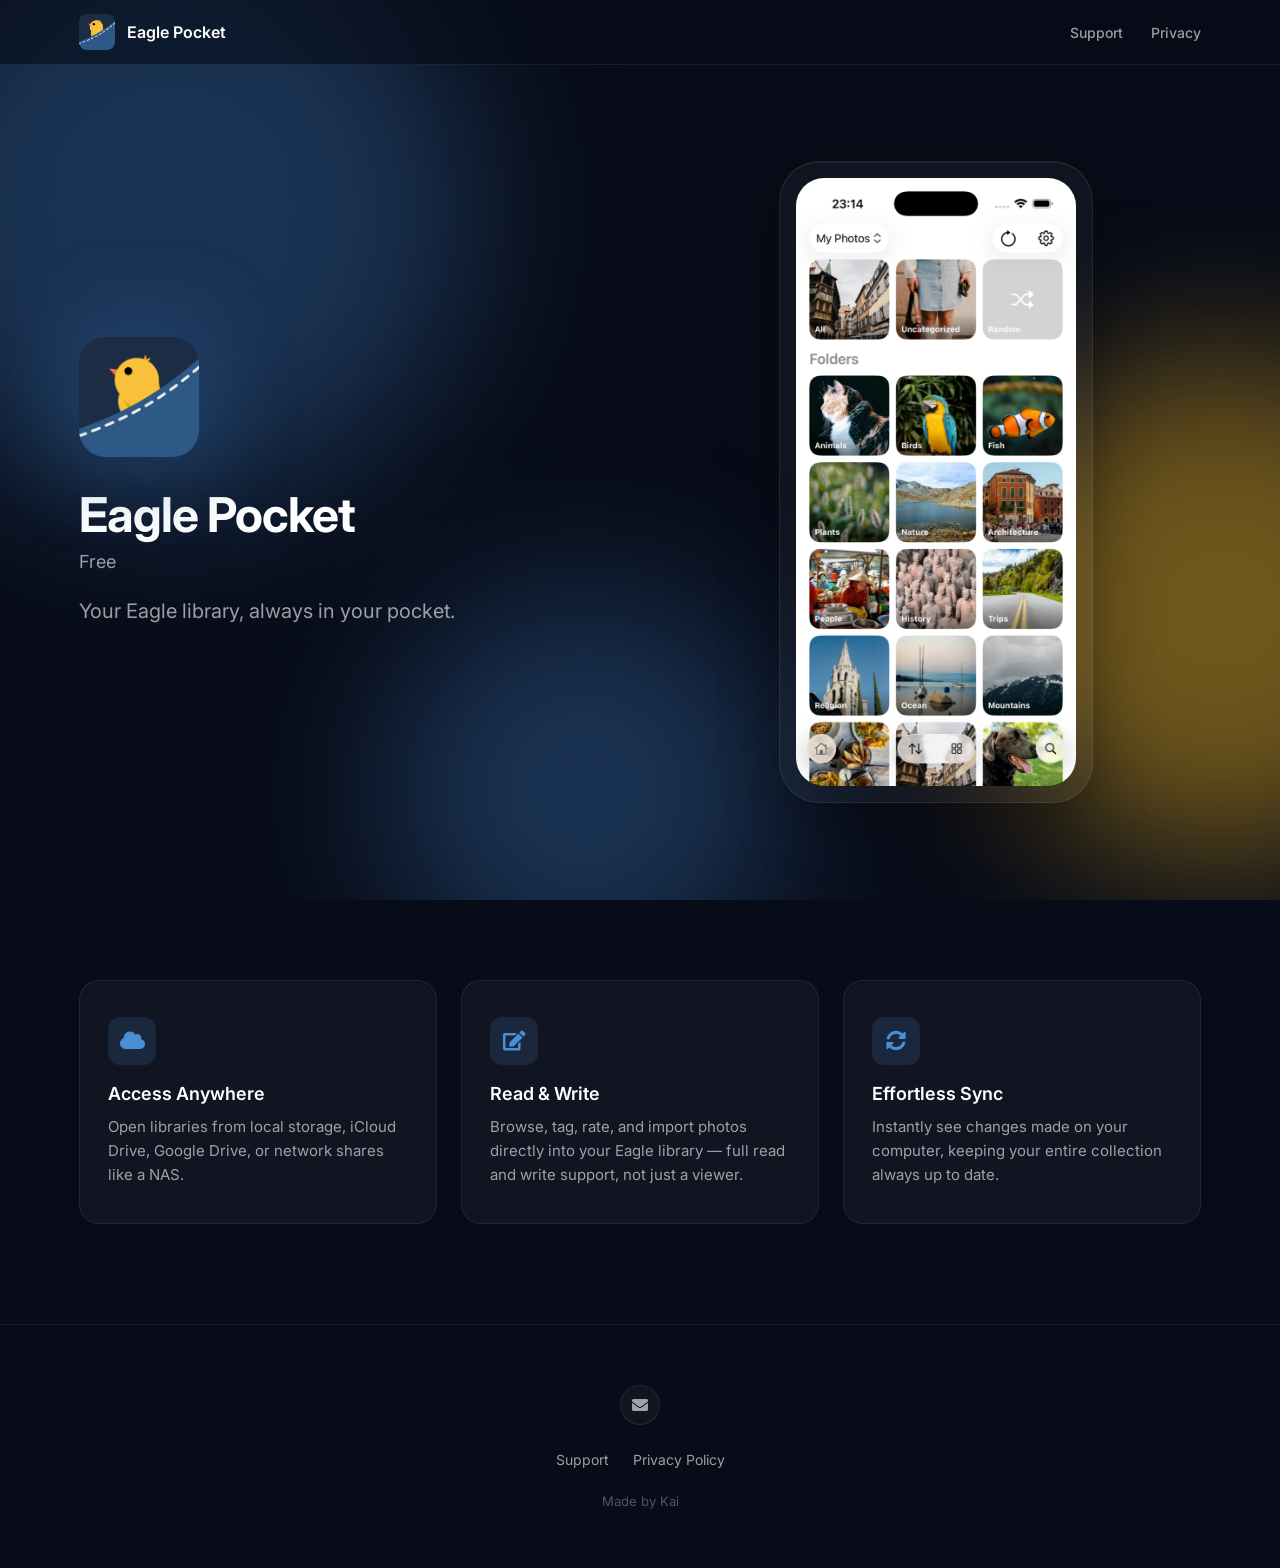
==== index.html @ b46c78c3 "docs: Eagle Pocket landing site Static HTML/CSS landing page, privacy policy, and support page. Host" ====
<!DOCTYPE html>
<html lang="en-us">
<head>
    <meta charset="utf-8">
    <meta http-equiv="x-ua-compatible" content="ie=edge">
    <meta name="viewport" content="width=device-width, initial-scale=1.0">

    <title>Eagle Pocket</title>
    <meta name="description" content="Your Eagle library, always in your pocket.">

    <!-- Icons -->
    <link rel="icon" type="image/png" sizes="32x32" href="assets/favicon-32.png">
    <link rel="icon" type="image/png" sizes="16x16" href="assets/favicon-16.png">
    <link rel="apple-touch-icon" sizes="180x180" href="assets/apple-touch-icon.png">

    <!-- Open Graph -->
    <meta property="og:title" content="Eagle Pocket">
    <meta property="og:description" content="Your Eagle library, always in your pocket.">
    <meta property="og:image" content="assets/appicon.png">
    <meta property="og:type" content="website">
    <meta name="twitter:card" content="summary">
    <meta name="twitter:title" content="Eagle Pocket">
    <meta name="twitter:description" content="Your Eagle library, always in your pocket.">
    <meta name="twitter:image" content="assets/appicon.png">

    <!-- Smart App Banner (uncomment after App Store launch) -->
    <!-- <meta name="apple-itunes-app" content="app-id=6751750244"> -->

    <!-- Inter Font -->
    <link rel="preconnect" href="https://fonts.googleapis.com">
    <link rel="preconnect" href="https://fonts.gstatic.com" crossorigin>
    <link href="https://fonts.googleapis.com/css2?family=Inter:wght@300;400;500;600;700&display=swap" rel="stylesheet">

    <!-- FontAwesome -->
    <link rel="stylesheet" href="https://cdnjs.cloudflare.com/ajax/libs/font-awesome/5.15.4/css/all.min.css">

    <link rel="stylesheet" href="styles.css">
</head>

<body>
    <!-- Animated Background Orbs -->
    <div class="bg-orbs">
        <div class="orb orb-1"></div>
        <div class="orb orb-2"></div>
        <div class="orb orb-3"></div>
    </div>

    <!-- Glass Nav -->
    <header class="glass-nav">
        <div class="nav-container">
            <div class="logo">
                <img class="headerIcon" src="assets/appicon.png" alt="Eagle Pocket">
                <p class="headerName">Eagle Pocket</p>
            </div>
            <nav>
                <ul>
                    <li><a href="support/">Support</a></li>
                    <li><a href="privacypolicy/">Privacy</a></li>
                </ul>
            </nav>
        </div>
    </header>

    <!-- Hero Section -->
    <section class="hero">
        <div class="hero-container">
            <div class="hero-content">
                <div class="hero-icon-wrapper">
                    <div class="hero-icon-glow"></div>
                    <img class="appIconLarge" src="assets/appicon.png" alt="Eagle Pocket">
                </div>
                <h1 class="appName">Eagle Pocket</h1>
                <h2 class="appPrice">Free</h2>
                <p class="hero-tagline">Your Eagle library, always in your pocket.</p>
                <!-- App Store link (uncomment after launch) -->
                <!-- <div class="hero-actions">
                    <a class="appStoreLink" href=""><img class="appStore" src="assets/appstore.png" alt="Download on the App Store"></a>
                </div> -->
            </div>
            <div class="hero-phone">
                <div class="phone-glass-frame">
                    <div class="phone-inner">
                        <img class="iphoneScreen" src="assets/screenshot/home.en.png" alt="Eagle Pocket Screenshot">
                    </div>
                </div>
            </div>
        </div>
    </section>

    <!-- Features -->
    <section class="features-section">
        <div class="features-container">
            <div class="features-grid">
                <div class="glass-card">
                    <div class="card-icon">
                        <i class="fas fa-cloud"></i>
                    </div>
                    <h3>Access Anywhere</h3>
                    <p>Open libraries from local storage, iCloud Drive, Google Drive, or network shares like a NAS.</p>
                </div>
                <div class="glass-card">
                    <div class="card-icon">
                        <i class="fas fa-edit"></i>
                    </div>
                    <h3>Read &amp; Write</h3>
                    <p>Browse, tag, rate, and import photos directly into your Eagle library — full read and write support, not just a viewer.</p>
                </div>
                <div class="glass-card">
                    <div class="card-icon">
                        <i class="fas fa-sync-alt"></i>
                    </div>
                    <h3>Effortless Sync</h3>
                    <p>Instantly see changes made on your computer, keeping your entire collection always up to date.</p>
                </div>
            </div>
        </div>
    </section>

    <!-- Footer -->
    <footer class="glass-footer">
        <div class="footer-container">
            <div class="footer-social">
                <a href="mailto:ankycheng@gmail.com" class="social-circle">
                    <i class="fas fa-envelope"></i>
                </a>
            </div>
            <div class="footer-links">
                <a href="support/">Support</a>
                <a href="privacypolicy/">Privacy Policy</a>
            </div>
            <p class="footer-credit">Made by Kai</p>
        </div>
    </footer>

    <!-- Apple App Store API (uncomment after launch) -->
    <!--
    <script>
    (function() {
        var apiURL = 'https://itunes.apple.com/lookup?id=6751750244&country=us&callback=handleAppInfo';
        window.handleAppInfo = function(json) {
            if (json.results && json.results.length) {
                var storeLink = document.querySelector('.appStoreLink');
                if (storeLink && !storeLink.getAttribute('href')) {
                    storeLink.setAttribute('href', json.results[0].trackViewUrl);
                }
            }
        };
        var s = document.createElement('script');
        s.src = apiURL;
        document.body.appendChild(s);
    })();
    </script>
    -->
</body>
</html>
---- styles.css ----
/* ============================================
   Eagle Pocket — Liquid Glass Theme
   ============================================ */

/* ---------- Custom Properties ---------- */
:root {
  --bg-base: #080c18;
  --glass-bg: rgba(255, 255, 255, 0.04);
  --glass-bg-hover: rgba(255, 255, 255, 0.08);
  --glass-border: rgba(255, 255, 255, 0.08);
  --glass-border-hover: rgba(255, 255, 255, 0.15);
  --orb-blue: #2d5a8e;
  --orb-gold: #d4a020;
  --text-primary: #ffffff;
  --text-secondary: rgba(255, 255, 255, 0.6);
  --accent: #4a8ed4;
  --content-width: 1170px;
}

/* ---------- Reset ---------- */
*,
*::before,
*::after {
  box-sizing: border-box;
  margin: 0;
  padding: 0;
}

html {
  font-size: 62.5%;
  font-family: 'Inter', -apple-system, BlinkMacSystemFont, "Segoe UI", Roboto, Helvetica, Arial, sans-serif;
  line-height: 1;
  scroll-behavior: smooth;
}

body {
  font-size: 1.6rem;
  background-color: var(--bg-base);
  color: var(--text-primary);
  -webkit-font-smoothing: antialiased;
  -moz-osx-font-smoothing: grayscale;
  overflow-x: hidden;
}

h1 { font-size: 4rem; font-weight: 700; }
h2 { font-size: 2.4rem; font-weight: 400; }
h3 { font-size: 2rem; font-weight: 600; }

a:link,
a:hover,
a:visited,
a:active {
  color: var(--accent);
  text-decoration: none;
}


/* ---------- Animated Background Orbs ---------- */

.bg-orbs {
  position: fixed;
  top: 0;
  left: 0;
  width: 100%;
  height: 100%;
  z-index: 0;
  pointer-events: none;
  overflow: hidden;
}

.orb {
  position: absolute;
  border-radius: 50%;
  filter: blur(80px);
  opacity: 0.5;
}

.orb-1 {
  width: 600px;
  height: 600px;
  background: var(--orb-blue);
  top: -10%;
  left: -10%;
  animation: orb-float-1 20s ease-in-out infinite;
}

.orb-2 {
  width: 500px;
  height: 500px;
  background: var(--orb-gold);
  top: 40%;
  right: -15%;
  animation: orb-float-2 25s ease-in-out infinite;
}

.orb-3 {
  width: 400px;
  height: 400px;
  background: var(--orb-blue);
  bottom: -10%;
  left: 30%;
  animation: orb-float-3 22s ease-in-out infinite;
}

@keyframes orb-float-1 {
  0%, 100% { transform: translate(0, 0) scale(1); }
  33% { transform: translate(100px, 80px) scale(1.1); }
  66% { transform: translate(-50px, 120px) scale(0.95); }
}

@keyframes orb-float-2 {
  0%, 100% { transform: translate(0, 0) scale(1); }
  33% { transform: translate(-120px, -60px) scale(1.05); }
  66% { transform: translate(60px, -100px) scale(0.9); }
}

@keyframes orb-float-3 {
  0%, 100% { transform: translate(0, 0) scale(1); }
  33% { transform: translate(80px, -70px) scale(1.1); }
  66% { transform: translate(-100px, 40px) scale(0.95); }
}


/* ---------- Glass Nav ---------- */

.glass-nav {
  position: fixed;
  top: 0;
  left: 0;
  right: 0;
  z-index: 100;
  background: rgba(8, 12, 24, 0.6);
  backdrop-filter: blur(20px);
  -webkit-backdrop-filter: blur(20px);
  border-bottom: 1px solid var(--glass-border);
}

.nav-container {
  max-width: var(--content-width);
  margin: 0 auto;
  padding: 0 24px;
  display: flex;
  align-items: center;
  justify-content: space-between;
  height: 64px;
}

.logo {
  display: flex;
  align-items: center;
  gap: 12px;
}

.logo a {
  display: flex;
}

.headerIcon {
  width: 36px;
  height: 36px;
  border-radius: 22.37%;
  overflow: hidden;
  display: block;
}

.headerName {
  color: var(--text-primary);
  font-weight: 600;
  font-size: 1.6rem;
  white-space: nowrap;
}

nav ul {
  display: flex;
  list-style: none;
  gap: 28px;
}

nav ul li a:link,
nav ul li a:visited {
  color: var(--text-secondary);
  font-size: 1.4rem;
  font-weight: 500;
  transition: color 0.2s;
}

nav ul li a:hover,
nav ul li a:active {
  color: var(--text-primary);
}


/* ---------- Hero Section ---------- */

.hero {
  position: relative;
  z-index: 1;
  min-height: 100vh;
  display: flex;
  align-items: center;
  padding-top: 64px;
}

.hero-container {
  max-width: var(--content-width);
  margin: 0 auto;
  padding: 60px 24px;
  display: grid;
  grid-template-columns: 1fr 1fr;
  gap: 60px;
  align-items: center;
  width: 100%;
}

.hero-content {
  display: flex;
  flex-direction: column;
  align-items: flex-start;
}

.hero-icon-wrapper {
  position: relative;
  margin-bottom: 32px;
  width: 120px;
  height: 120px;
}

.hero-icon-glow {
  position: absolute;
  width: 160px;
  height: 160px;
  background: var(--orb-blue);
  border-radius: 32px;
  filter: blur(40px);
  opacity: 0.4;
  top: 50%;
  left: 50%;
  transform: translate(-50%, -50%);
}

.appIconLarge {
  position: relative;
  width: 120px;
  height: 120px;
  display: block;
  border-radius: 22.37%;
  z-index: 1;
}

.appName {
  color: var(--text-primary);
  font-size: 4.8rem;
  font-weight: 700;
  letter-spacing: -0.02em;
  line-height: 1.1;
}

.appPrice {
  color: var(--text-secondary);
  font-weight: 400;
  font-size: 1.8rem;
  margin-top: 12px;
}

.hero-tagline {
  color: var(--text-secondary);
  font-size: 2rem;
  line-height: 1.6;
  margin-top: 24px;
  max-width: 480px;
}

.hero-actions {
  margin-top: 36px;
  display: flex;
  gap: 16px;
  align-items: center;
  filter: drop-shadow(0px 5px 10px rgba(0, 0, 0, 0.1)) drop-shadow(0px 1px 1px rgba(0, 0, 0, 0.2));
}

.appStore,
.playStore {
  height: 54px;
  transition: transform 0.2s;
}

.appStore:hover,
.playStore:hover {
  transform: scale(1.05);
}


/* ---------- Phone Glass Frame ---------- */

.hero-phone {
  display: flex;
  justify-content: center;
  align-items: center;
}

.phone-glass-frame {
  position: relative;
  background: var(--glass-bg);
  border: 1px solid var(--glass-border);
  border-radius: 40px;
  padding: 16px;
  backdrop-filter: blur(12px);
  -webkit-backdrop-filter: blur(12px);
  box-shadow: 0 20px 60px rgba(0, 0, 0, 0.3),
              inset 0 1px 0 rgba(255, 255, 255, 0.05);
}

.phone-inner {
  position: relative;
  width: 280px;
  background: #000;
  border-radius: 28px;
  overflow: hidden;
}

.iphoneScreen {
  width: 280px;
  display: block;
}

.videoContainer {
  width: 280px;
  height: 606px;
}

.videoContainer > video {
  width: 280px;
  height: 606px;
}


/* ---------- Features Section ---------- */

.features-section {
  position: relative;
  z-index: 1;
  padding: 80px 0 100px;
}

.features-container {
  max-width: var(--content-width);
  margin: 0 auto;
  padding: 0 24px;
}

.features-grid {
  display: grid;
  grid-template-columns: repeat(3, 1fr);
  gap: 24px;
}

.glass-card {
  background: var(--glass-bg);
  border: 1px solid var(--glass-border);
  border-radius: 20px;
  padding: 36px 28px;
  backdrop-filter: blur(12px);
  -webkit-backdrop-filter: blur(12px);
  transition: transform 0.3s, background 0.3s, border-color 0.3s, box-shadow 0.3s;
}

.glass-card:hover {
  transform: translateY(-4px);
  background: var(--glass-bg-hover);
  border-color: var(--glass-border-hover);
  box-shadow: 0 12px 40px rgba(45, 90, 142, 0.15);
}

.card-icon {
  width: 48px;
  height: 48px;
  display: flex;
  align-items: center;
  justify-content: center;
  background: rgba(74, 142, 212, 0.15);
  border-radius: 12px;
  margin-bottom: 20px;
}

.card-icon i {
  font-size: 2rem;
  color: var(--accent);
}

.glass-card h3 {
  color: var(--text-primary);
  margin-bottom: 12px;
  font-size: 1.8rem;
}

.glass-card p {
  color: var(--text-secondary);
  line-height: 1.6;
  font-size: 1.5rem;
}


/* ---------- Footer ---------- */

.glass-footer {
  position: relative;
  z-index: 1;
  border-top: 1px solid var(--glass-border);
  padding: 60px 0;
}

.footer-container {
  max-width: var(--content-width);
  margin: 0 auto;
  padding: 0 24px;
  text-align: center;
}

.footer-social {
  display: flex;
  justify-content: center;
  gap: 12px;
  margin-bottom: 28px;
}

.social-circle {
  width: 40px;
  height: 40px;
  display: flex;
  align-items: center;
  justify-content: center;
  border-radius: 50%;
  background: var(--glass-bg);
  border: 1px solid var(--glass-border);
  transition: background 0.2s, border-color 0.2s;
}

.social-circle i {
  color: var(--text-secondary);
  font-size: 1.6rem;
}

.social-circle:hover {
  background: var(--glass-bg-hover);
  border-color: var(--glass-border-hover);
}

.social-circle:hover i {
  color: var(--text-primary);
}

.footer-links {
  display: flex;
  justify-content: center;
  gap: 24px;
  margin-bottom: 28px;
  flex-wrap: wrap;
}

.footer-links a {
  color: var(--text-secondary);
  font-size: 1.4rem;
  transition: color 0.2s;
}

.footer-links a:hover {
  color: var(--text-primary);
}

.footer-credit {
  color: rgba(255, 255, 255, 0.3);
  font-size: 1.3rem;
}


/* ---------- Sub-page Styles ---------- */

.page-wrapper {
  position: relative;
  z-index: 1;
  min-height: 100vh;
  padding-top: 96px;
  padding-bottom: 80px;
}

.page-content {
  max-width: 800px;
  margin: 0 auto;
  padding: 48px;
  background: var(--glass-bg);
  border: 1px solid var(--glass-border);
  border-radius: 24px;
  backdrop-filter: blur(12px);
  -webkit-backdrop-filter: blur(12px);
  color: var(--text-secondary);
  font-size: 1.6rem;
  line-height: 1.7;
}

.page-content h1,
.page-content h2,
.page-content h3,
.page-content h4 {
  color: var(--text-primary);
  margin-top: 32px;
  margin-bottom: 16px;
}

.page-content h1 {
  font-size: 3.2rem;
  margin-top: 0;
}

.page-content h2 {
  font-size: 2.2rem;
  font-weight: 600;
  padding-bottom: 8px;
  border-bottom: 1px solid var(--glass-border);
}

.page-content h3 {
  font-size: 1.8rem;
}

.page-content p {
  margin-bottom: 16px;
}

.page-content a {
  color: var(--accent);
}

.page-content strong {
  color: var(--text-primary);
  font-weight: 600;
}

.page-content ul,
.page-content ol {
  margin-bottom: 16px;
  padding-left: 24px;
}

.page-content li {
  margin-bottom: 8px;
}

.page-content hr {
  border: none;
  border-top: 1px solid var(--glass-border);
  margin: 32px 0;
}

.page-content code {
  background: rgba(255, 255, 255, 0.06);
  color: #e0e0e0;
  padding: 2px 6px;
  border-radius: 4px;
  font-size: 1.4rem;
}

.page-content blockquote {
  border-left: 3px solid var(--accent);
  padding-left: 16px;
  color: var(--text-secondary);
  margin-bottom: 16px;
}


/* ---------- Responsive ---------- */

@media only screen and (max-width: 992px) {
  .hero-container {
    grid-template-columns: 1fr;
    text-align: center;
    gap: 40px;
  }

  .hero-content {
    align-items: center;
  }

  .hero-tagline {
    max-width: 100%;
  }

  .hero-actions {
    justify-content: center;
  }

  .features-grid {
    grid-template-columns: 1fr;
    max-width: 500px;
    margin: 0 auto;
  }
}

@media only screen and (max-width: 768px) {
  .headerName {
    display: none;
  }

  .appName {
    font-size: 3.6rem;
  }

  .hero-tagline {
    font-size: 1.7rem;
  }

  .phone-inner {
    width: 240px;
  }

  .iphoneScreen {
    width: 240px;
  }

  .videoContainer {
    width: 240px;
    height: 520px;
  }

  .videoContainer > video {
    width: 240px;
    height: 520px;
  }

  .page-content {
    margin: 0 16px;
    padding: 28px 20px;
  }
}

@media only screen and (max-width: 480px) {
  .hero-actions {
    flex-direction: column;
  }

  .appStore,
  .playStore {
    height: 48px;
  }

  .footer-links {
    flex-direction: column;
    gap: 12px;
  }
}


/* ---------- Utility ---------- */

.hidden {
  display: none;
}
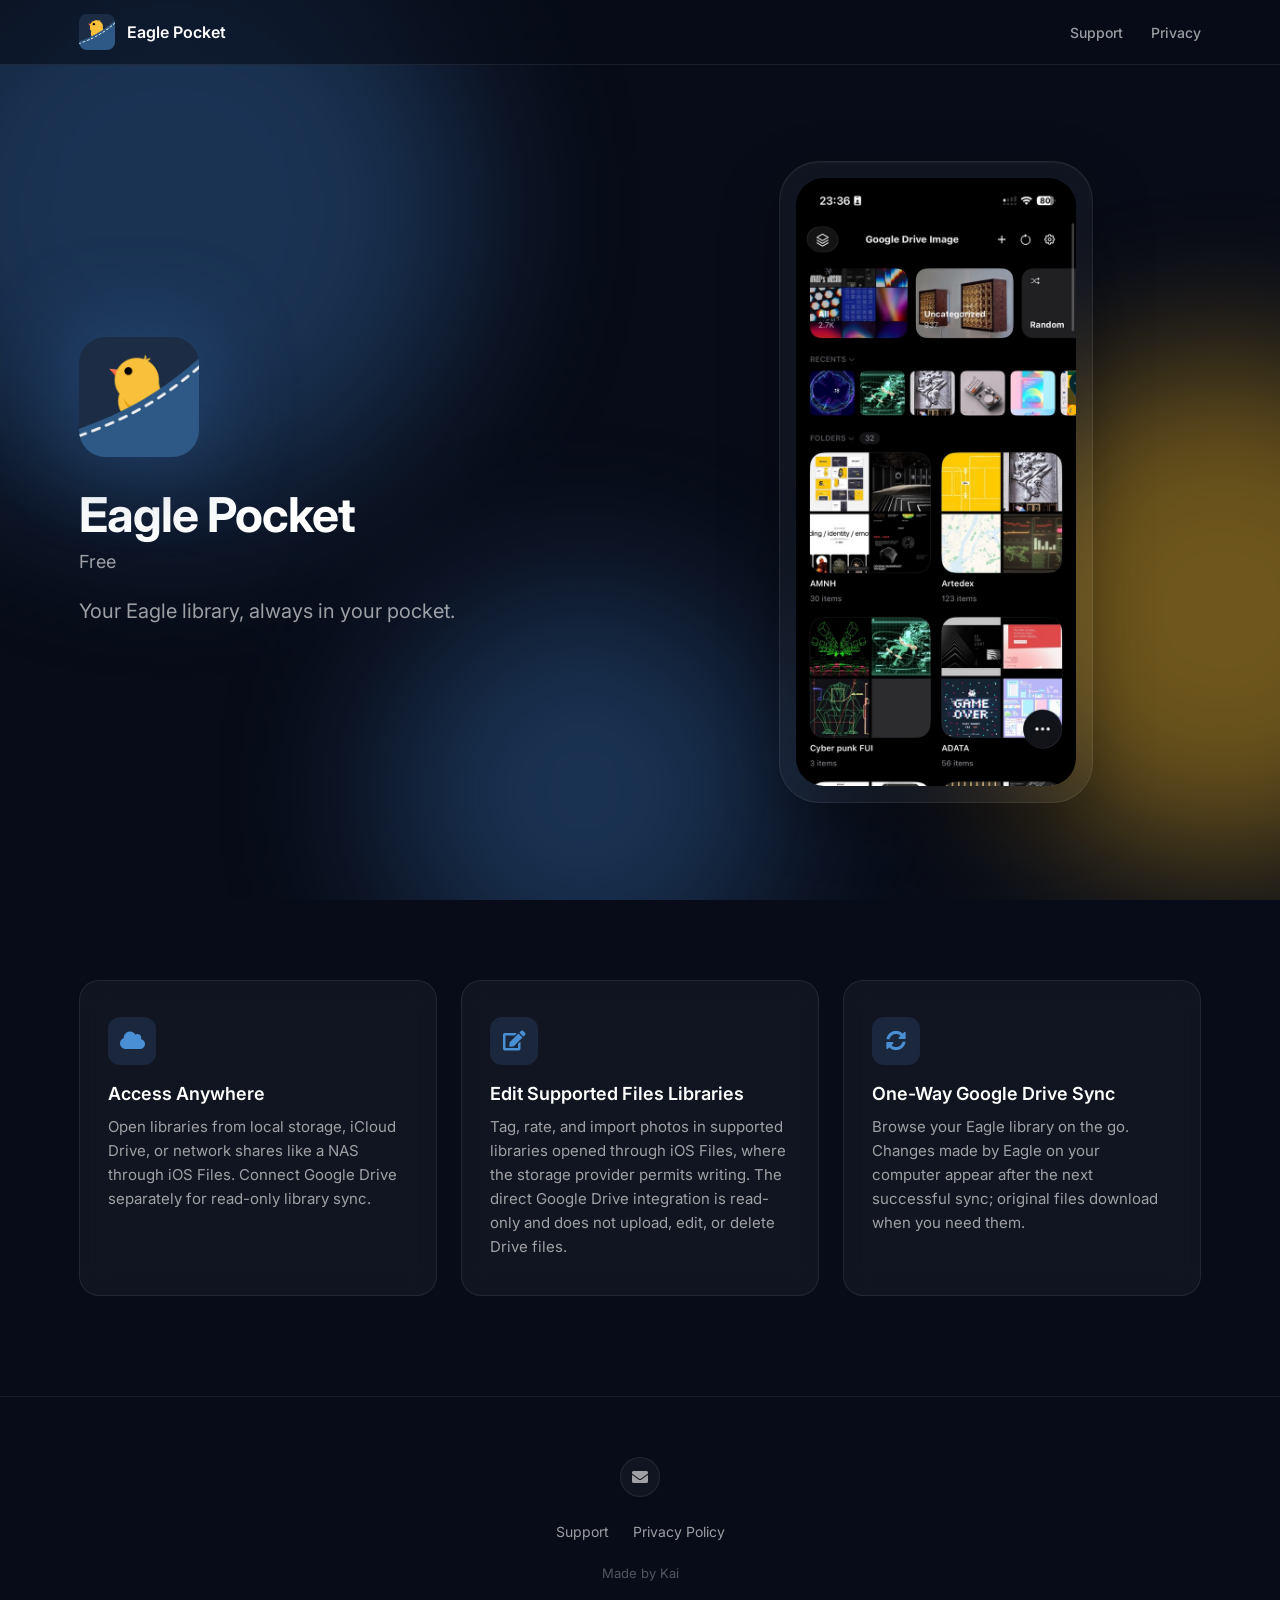
==== commit 5b230478: "docs: clarify read-only Google Drive access and data retention" ====
--- a/index.html
+++ b/index.html
@@ -29,7 +29,7 @@
     <!-- Inter Font -->
     <link rel="preconnect" href="https://fonts.googleapis.com">
     <link rel="preconnect" href="https://fonts.gstatic.com" crossorigin>
-    <link href="https://fonts.googleapis.com/css2?family=Inter:wght@300;400;500;600;700&display=swap" rel="stylesheet">
+    <link href="https://fonts.googleapis.com/css2?family=Inter:wght@300;400;500;600;700&amp;display=swap" rel="stylesheet">
 
     <!-- FontAwesome -->
     <link rel="stylesheet" href="https://cdnjs.cloudflare.com/ajax/libs/font-awesome/5.15.4/css/all.min.css">
@@ -96,21 +96,21 @@
                         <i class="fas fa-cloud"></i>
                     </div>
                     <h3>Access Anywhere</h3>
-                    <p>Open libraries from local storage, iCloud Drive, Google Drive, or network shares like a NAS.</p>
+                    <p>Open libraries from local storage, iCloud Drive, or network shares like a NAS through iOS Files. Connect Google Drive separately for read-only library sync.</p>
                 </div>
                 <div class="glass-card">
                     <div class="card-icon">
                         <i class="fas fa-edit"></i>
                     </div>
-                    <h3>Read &amp; Write</h3>
-                    <p>Browse, tag, rate, and import photos directly into your Eagle library — full read and write support, not just a viewer.</p>
+                    <h3>Edit Supported Files Libraries</h3>
+                    <p>Tag, rate, and import photos in supported libraries opened through iOS Files, where the storage provider permits writing. The direct Google Drive integration is read-only and does not upload, edit, or delete Drive files.</p>
                 </div>
                 <div class="glass-card">
                     <div class="card-icon">
                         <i class="fas fa-sync-alt"></i>
                     </div>
-                    <h3>Effortless Sync</h3>
-                    <p>Instantly see changes made on your computer, keeping your entire collection always up to date.</p>
+                    <h3>One-Way Google Drive Sync</h3>
+                    <p>Browse your Eagle library on the go. Changes made by Eagle on your computer appear after the next successful sync; original files download when you need them.</p>
                 </div>
             </div>
         </div>
